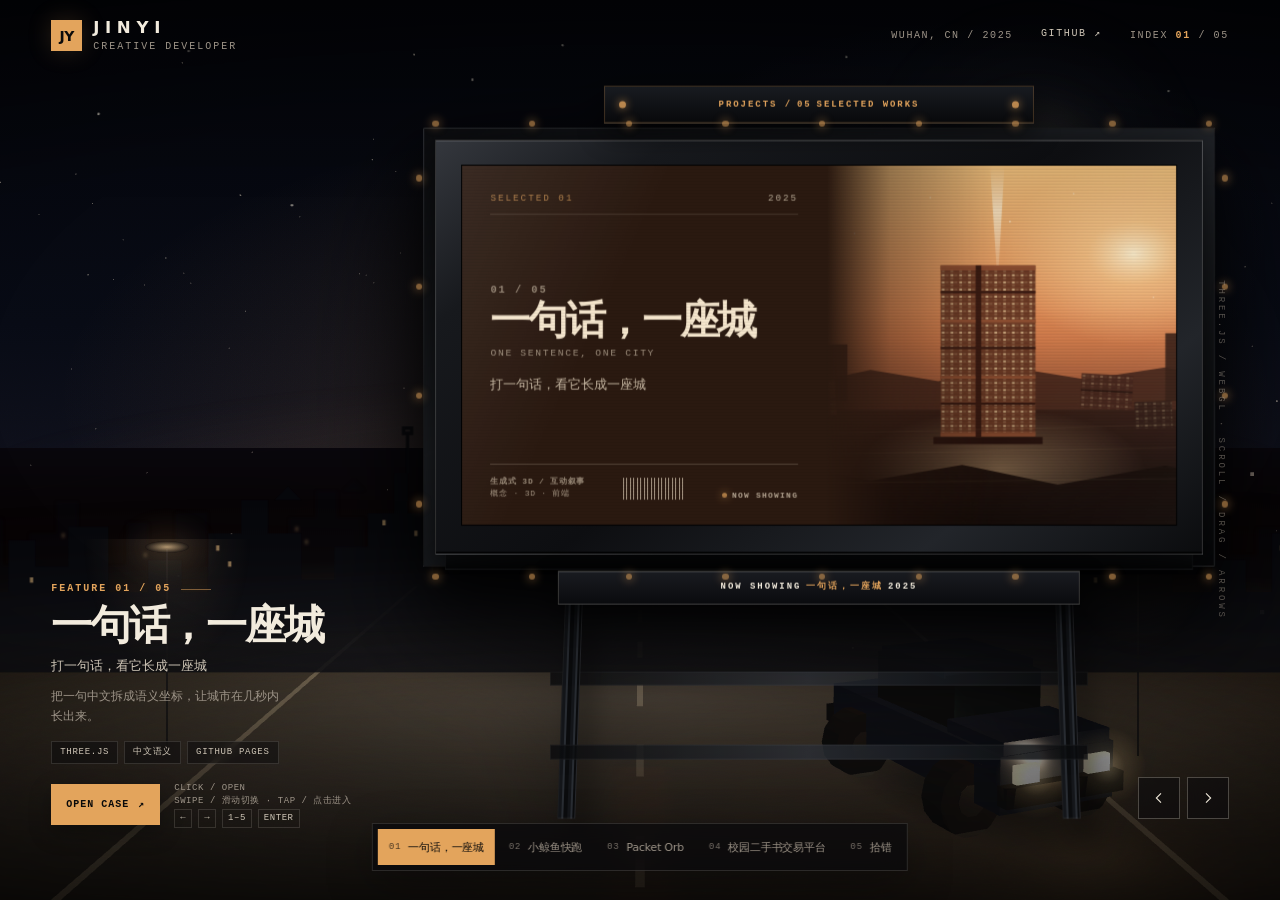
==== index.html @ fff927cc "feat: Three.js billboard portfolio" ====
<!DOCTYPE html>
<html lang="zh-CN" class="no-js">
<head>
  <meta charset="utf-8">
  <meta name="viewport" content="width=device-width, initial-scale=1, viewport-fit=cover">
  <meta name="theme-color" content="#07070a">
  <meta name="description" content="JINYI — 五件作品，一块广告牌。夜间 Drive-in 里的个人作品集，包含生成式 3D、Canvas 游戏、数据可视化与全栈产品。">
  <meta property="og:title" content="JINYI — Selected Works">
  <meta property="og:description" content="五件作品，一块广告牌。夜间 Drive-in 里的个人作品集。">
  <meta property="og:type" content="website">
  <title>JINYI — Selected Works</title>
  <link rel="icon" href="assets/favicon.svg" type="image/svg+xml">
  <link rel="stylesheet" href="assets/style.css">
</head>
<body>
  <a class="skip-link" href="#works">跳到作品</a>

  <div class="no-js-note">
    <p class="fallback-eyebrow">JINYI / SELECTED WORKS</p>
    <h1>五件作品，<br>一块广告牌。</h1>
    <p>这个页面需要 JavaScript 来驱动广告牌切换。你仍然可以直接打开任意作品的详情页：</p>
    <ul>
      <li><a href="work/one-sentence-one-city.html">01 / 一句话，一座城 — 生成式 3D / 互动叙事</a></li>
      <li><a href="work/little-whale-run.html">02 / 小鲸鱼快跑 — 游戏 / Canvas 2D</a></li>
      <li><a href="work/packet-orb.html">03 / Packet Orb — 实验性 3D / 数据可视化</a></li>
      <li><a href="work/campus-book-market.html">04 / 校园二手书交易平台 — 全栈教学示例</a></li>
      <li><a href="work/shicuo.html">05 / 拾错 — 全栈产品 / 数据库设计</a></li>
    </ul>
  </div>

  <div id="app">
    <header class="topbar">
      <a class="brand" href="index.html" aria-label="JINYI 首页">
        <span class="brand-mark" aria-hidden="true">JY</span>
        <span>
          <span class="brand-word">JINYI</span>
          <span class="brand-sub">Creative Developer</span>
        </span>
      </a>
      <div class="topbar-right">
        <span class="topbar-role">Wuhan, CN / 2025</span>
        <a href="https://github.com/xiaojinyi1" target="_blank" rel="noopener noreferrer">GitHub ↗</a>
        <span class="topbar-count">INDEX <strong id="topIndex">01</strong> / <span id="topTotal">05</span></span>
      </div>
    </header>

    <main id="works">
      <section class="stage" id="stage" aria-label="作品广告牌">
        <div class="scene" id="scene" aria-hidden="true">
          <canvas class="webgl-scene" id="webgl" aria-hidden="true"></canvas>
          <div class="sky"></div>
          <div class="stars"></div>
          <div class="moon"></div>
          <div class="horizon-glow"></div>
          <div class="skyline back"></div>
          <div class="skyline front"></div>
          <div class="ground"></div>
          <div class="light-pool"></div>
          <div class="lamp left"></div>
          <div class="lamp right"></div>
          <div class="fog"></div>
          <img class="car" src="assets/scene-car.svg" alt="" />
          <img class="props" src="assets/scene-props.svg" alt="" />
          <div class="vignette"></div>
          <div class="grain"></div>
        </div>

        <div class="billboard" id="billboard">
          <div class="sign top">PROJECTS / <span id="signCount">05</span> SELECTED WORKS</div>
          <div class="bulbs" id="bulbs" aria-hidden="true"></div>
          <div class="frame">
            <div class="screen" id="screen" role="button" tabindex="0" aria-label="一句话，一座城 — 打一句话，看它长成一座城。点击或按回车进入详情。">
              <div class="screen-glow"></div>
              <div class="poster-layer" id="posterA"></div>
              <div class="poster-layer" id="posterB"></div>
              <div class="screen-seam"></div>
              <div class="screen-flash"></div>
            </div>
          </div>
          <div class="sign bottom"><span>NOW SHOWING</span> <strong id="nowTitle">一句话，一座城</strong> <span id="nowYear">2025</span></div>
          <div class="legs" aria-hidden="true">
            <div class="leg left"></div>
            <div class="leg right"></div>
          </div>
        </div>

        <div class="controls">
          <button class="arrow" id="prevWork" type="button" aria-label="上一个作品">
            <svg viewBox="0 0 24 24" fill="none" stroke="currentColor" stroke-width="1.6" aria-hidden="true"><path d="M15 5l-7 7 7 7"/></svg>
          </button>
          <button class="arrow" id="nextWork" type="button" aria-label="下一个作品">
            <svg viewBox="0 0 24 24" fill="none" stroke="currentColor" stroke-width="1.6" aria-hidden="true"><path d="M9 5l7 7-7 7"/></svg>
          </button>
        </div>
        <div class="side-note" id="sideNote" aria-hidden="true">SCROLL / DRAG / ARROWS</div>
      </section>

      <section class="info" id="info" aria-live="polite">
        <div class="info-counter" id="infoCounter">FEATURE 01 / 05</div>
        <h1 id="infoTitle">一句话，一座城</h1>
        <p class="info-tagline" id="infoTagline">打一句话，看它长成一座城</p>
        <p class="info-summary" id="infoSummary">把一句中文拆成语义坐标，让城市在几秒内长出来。</p>
        <ul class="info-chips" id="infoChips">
          <li>Three.js</li>
          <li>中文语义</li>
          <li>GitHub Pages</li>
        </ul>
        <div class="info-actions">
          <a class="cta" id="openCase" href="work/one-sentence-one-city.html">OPEN CASE <span>↗</span></a>
          <span class="info-hint"><span id="screenHint">CLICK / OPEN</span><br><span id="touchHint">SWIPE / 滑动切换 · TAP / 点击进入</span><br><kbd>←</kbd> <kbd>→</kbd> <kbd>1–5</kbd> <kbd>ENTER</kbd></span>
        </div>
      </section>

      <nav class="tabs" id="tabs" aria-label="作品切换"></nav>

      <section class="fallback" id="fallback" aria-label="作品列表">
        <div class="fallback-head">
          <p class="fallback-eyebrow">SELECTED WORKS / 2025</p>
          <h1>五件作品，<br>一块广告牌。</h1>
          <p>当前浏览器没有启用 3D 广告牌（或使用了 <code>?nowebgl=1</code>）。作品仍然可以完整浏览：</p>
        </div>
        <div class="fallback-grid" id="fallbackGrid"></div>
      </section>
    </main>
  </div>

  <div class="loader" id="loader" role="status" aria-live="polite">
    <div class="loader-inner">
      <p class="loader-mark">JINYI</p>
      <div class="loader-line" aria-hidden="true"></div>
      <p class="loader-copy">Warming up the billboard</p>
    </div>
  </div>

  <div class="cursor-label" id="cursorLabel" aria-hidden="true">OPEN CASE</div>

  <script src="assets/vendor/three.min.js"></script>
  <script src="assets/projects.js"></script>
  <script src="assets/scene3d.js"></script>
  <script src="assets/main.js"></script>
</body>
</html>
---- assets/style.css ----
/* JINYI — Selected Works
   Zero-dependency homepage. The billboard is CSS 3D; the posters are SVG.
   Open index.html directly (file://) or serve the folder. */

:root {
  --bg: #07070a;
  --bg-soft: #0c0c11;
  --ink: #f2ebdd;
  --ink-soft: #cfc6b7;
  --muted: #9d9488;
  --line: rgba(242, 235, 221, .14);
  --line-strong: rgba(242, 235, 221, .26);
  --accent: #e3a45c;
  --accent-soft: rgba(227, 164, 92, .18);
  --accent-deep: #2b1a11;
  --metal: #1a1c20;
  --metal-2: #090a0d;
  --font-display: "Arial Narrow", "Helvetica Neue Condensed", Impact, "Haettenschweiler", sans-serif;
  --font-sans: "Segoe UI", "PingFang SC", "Hiragino Sans GB", "Microsoft YaHei", "Noto Sans SC", system-ui, sans-serif;
  --font-serif: "Songti SC", "STSong", "SimSun", "Noto Serif SC", Georgia, serif;
  --font-mono: "Cascadia Mono", "SFMono-Regular", Consolas, "Liberation Mono", monospace;
  --ease-out: cubic-bezier(.16, 1, .3, 1);
  --ease-in-out: cubic-bezier(.65, 0, .35, 1);
  --shadow-frame: 0 40px 120px rgba(0, 0, 0, .68), 0 8px 26px rgba(0, 0, 0, .55);
}

* { box-sizing: border-box; }
html { background: var(--bg); color-scheme: dark; }
body {
  margin: 0;
  min-width: 280px;
  min-height: 100svh;
  overflow-x: hidden;
  background:
    radial-gradient(120% 80% at 50% 0%, #11101a 0%, transparent 60%),
    var(--bg);
  color: var(--ink);
  font-family: var(--font-sans);
  -webkit-font-smoothing: antialiased;
  text-rendering: optimizeLegibility;
}
button, a { -webkit-tap-highlight-color: transparent; }
button { font: inherit; }
a { color: inherit; }
img, svg { display: block; max-width: 100%; }
::selection { background: var(--accent); color: #0a0a0a; }
:focus-visible { outline: 2px solid var(--accent); outline-offset: 4px; }

.skip-link {
  position: fixed;
  top: 10px;
  left: 10px;
  z-index: 100;
  padding: 10px 14px;
  background: var(--accent);
  color: #090909;
  font: 700 12px/1 var(--font-mono);
  text-decoration: none;
  transform: translateY(-160%);
  transition: transform .2s var(--ease-out);
}
.skip-link:focus { transform: translateY(0); }

/* ------------------------------------------------------------------ top bar */
.topbar {
  position: fixed;
  inset: 0 0 auto;
  z-index: 30;
  display: flex;
  align-items: center;
  justify-content: space-between;
  gap: 18px;
  padding: 20px clamp(18px, 4vw, 58px);
  pointer-events: none;
}
.topbar > * { pointer-events: auto; }
.brand {
  display: inline-flex;
  align-items: center;
  gap: 11px;
  color: var(--ink);
  text-decoration: none;
  line-height: 1;
}
.brand-mark {
  display: grid;
  width: 31px;
  height: 31px;
  place-items: center;
  background: var(--accent);
  color: #0a0a0a;
  font: 800 14px/1 var(--font-sans);
  letter-spacing: -.03em;
  box-shadow: 0 0 24px var(--accent-soft);
}
.brand-word {
  font: 800 clamp(15px, 1.3vw, 19px)/1 var(--font-sans);
  letter-spacing: .34em;
}
.brand-sub {
  display: block;
  margin-top: 5px;
  color: var(--muted);
  font: 10px/1 var(--font-mono);
  letter-spacing: .2em;
  text-transform: uppercase;
}
.topbar-right {
  display: flex;
  align-items: center;
  gap: clamp(12px, 2.2vw, 30px);
  color: var(--muted);
  font: 10px/1.4 var(--font-mono);
  letter-spacing: .16em;
  text-transform: uppercase;
}
.topbar-right a {
  color: var(--ink-soft);
  text-decoration: none;
  border-bottom: 1px solid transparent;
  padding-bottom: 3px;
  transition: color .2s, border-color .2s;
}
.topbar-right a:hover { color: var(--accent); border-color: var(--accent); }
.topbar-count { white-space: nowrap; }
.topbar-count strong { color: var(--accent); font-weight: 600; }

/* --------------------------------------------------------------------- stage */
#app { position: relative; min-height: 100svh; }
.stage {
  position: relative;
  height: 100svh;
  min-height: 650px;
  overflow: hidden;
  isolation: isolate;
}
.scene {
  --mx: 0;
  --my: 0;
  position: absolute;
  inset: 0;
  overflow: hidden;
  perspective: 1250px;
  perspective-origin: 50% 46%;
  transform-style: preserve-3d;
  background:
    linear-gradient(180deg, #05060a 0%, #090c16 32%, #16131b 58%, #241811 78%, #0b0908 100%);
}
.webgl-scene {
  position: absolute;
  inset: 0;
  z-index: 2;
  display: block;
  width: 100%;
  height: 100%;
  pointer-events: none;
}
body.has-webgl .scene .ground,
body.has-webgl .scene .light-pool,
body.has-webgl .scene .car,
body.has-webgl .scene .props {
  display: none;
}
body.has-webgl .scene .skyline,
body.has-webgl .scene .lamp { z-index: 3; }
body.has-webgl .scene .horizon-glow { z-index: 1; }
body.has-webgl .scene .fog { z-index: 5; }
.sky {
  position: absolute;
  inset: 0;
  background:
    radial-gradient(70% 45% at 52% 44%, rgba(226, 157, 93, .16), transparent 68%),
    radial-gradient(34% 32% at 74% 26%, rgba(106, 132, 183, .12), transparent 74%),
    linear-gradient(180deg, #04050a 0%, #080b15 36%, #11121d 56%, #1c1517 78%, #090706 100%);
}
.stars {
  position: absolute;
  inset: 0 0 37%;
  opacity: .7;
  background-image:
    radial-gradient(circle at 8% 18%, rgba(255, 247, 228, .9) 0 1px, transparent 1.6px),
    radial-gradient(circle at 23% 34%, rgba(255, 247, 228, .7) 0 1px, transparent 1.5px),
    radial-gradient(circle at 37% 12%, rgba(255, 247, 228, .65) 0 1px, transparent 1.4px),
    radial-gradient(circle at 52% 29%, rgba(255, 247, 228, .8) 0 1px, transparent 1.5px),
    radial-gradient(circle at 66% 8%, rgba(255, 247, 228, .55) 0 1px, transparent 1.4px),
    radial-gradient(circle at 79% 23%, rgba(255, 247, 228, .75) 0 1px, transparent 1.5px),
    radial-gradient(circle at 91% 14%, rgba(255, 247, 228, .6) 0 1px, transparent 1.5px),
    radial-gradient(circle at 15% 7%, rgba(255, 247, 228, .5) 0 1px, transparent 1.4px),
    radial-gradient(circle at 44% 6%, rgba(255, 247, 228, .55) 0 1px, transparent 1.4px),
    radial-gradient(circle at 72% 34%, rgba(255, 247, 228, .45) 0 1px, transparent 1.4px);
  animation: twinkle 7s ease-in-out infinite alternate;
  transform: translate3d(calc(var(--mx) * -7px), calc(var(--my) * -5px), -140px) scale(1.12);
}
.moon {
  position: absolute;
  top: 13%;
  right: 14%;
  width: clamp(58px, 6.2vw, 108px);
  aspect-ratio: 1;
  border-radius: 50%;
  background: radial-gradient(circle at 38% 35%, #fff5d9 0%, #eed9ad 42%, #c9ad7c 100%);
  box-shadow: 0 0 55px 18px rgba(247, 225, 180, .18), 0 0 160px 70px rgba(247, 225, 180, .07);
  opacity: .9;
  transform: translate3d(calc(var(--mx) * -16px), calc(var(--my) * -10px), -80px);
}
.moon::after {
  content: "";
  position: absolute;
  inset: 19% 22% auto auto;
  width: 22%;
  height: 22%;
  border-radius: 50%;
  background: rgba(116, 92, 63, .17);
  box-shadow: -20px 14px 0 -2px rgba(116, 92, 63, .12);
}
.horizon-glow {
  position: absolute;
  left: 50%;
  top: 58%;
  width: 120vw;
  height: 32vh;
  transform: translate3d(-50%, -50%, -70px);
  background: radial-gradient(ellipse at center, rgba(238, 174, 107, .2) 0%, rgba(238, 174, 107, .05) 40%, transparent 72%);
  filter: blur(10px);
}
.skyline {
  position: absolute;
  left: -4%;
  right: -4%;
  bottom: 24%;
  height: 31%;
  background: url("./scene-skyline.svg") repeat-x bottom / auto 100%;
  opacity: .82;
  transform-origin: 50% 100%;
  pointer-events: none;
}
.skyline.back {
  bottom: 27%;
  height: 25%;
  opacity: .42;
  filter: blur(1.5px);
  transform: translate3d(calc(var(--mx) * -6px), calc(var(--my) * -3px), -150px) scale(1.13);
}
.skyline.front {
  opacity: .9;
  transform: translate3d(calc(var(--mx) * -13px), calc(var(--my) * -6px), -55px) scale(1.045);
}
.ground {
  position: absolute;
  left: -10%;
  right: -10%;
  bottom: -4%;
  height: 43%;
  background:
    linear-gradient(180deg, rgba(26, 21, 19, .9) 0%, #100c0b 42%, #060505 100%);
  transform: translate3d(0, 0, -20px);
  box-shadow: 0 -20px 80px rgba(0, 0, 0, .7);
}
.ground::before {
  content: "";
  position: absolute;
  left: 18%;
  right: 18%;
  top: 4%;
  height: 45%;
  background:
    repeating-linear-gradient(90deg, transparent 0 12%, rgba(242, 220, 186, .07) 12% 12.15%, transparent 12.15% 26%),
    linear-gradient(180deg, rgba(242, 194, 134, .1), transparent 70%);
  transform: perspective(500px) rotateX(64deg);
  transform-origin: 50% 0;
  opacity: .7;
}
.ground::after {
  content: "";
  position: absolute;
  inset: 0;
  background-image:
    radial-gradient(circle at 18% 22%, rgba(255, 226, 188, .1) 0 1px, transparent 2px),
    radial-gradient(circle at 76% 44%, rgba(255, 226, 188, .08) 0 1px, transparent 2px);
  background-size: 92px 74px, 130px 110px;
  opacity: .4;
}
.light-pool {
  position: absolute;
  left: 50%;
  bottom: 1.5%;
  width: min(78vw, 1180px);
  height: 30%;
  transform: translate3d(-50%, 0, 4px);
  background: radial-gradient(ellipse at center, rgba(255, 210, 152, .22) 0%, rgba(255, 197, 126, .09) 32%, transparent 72%);
  filter: blur(6px);
  pointer-events: none;
}
.lamp {
  position: absolute;
  bottom: 16%;
  width: 2px;
  height: 26%;
  background: linear-gradient(180deg, #131316, #070708);
  opacity: .8;
  z-index: 2;
}
.lamp::before {
  content: "";
  position: absolute;
  top: -8px;
  left: 50%;
  width: 44px;
  height: 12px;
  transform: translateX(-50%);
  border-radius: 50%;
  background: radial-gradient(ellipse, rgba(255, 216, 160, .85), rgba(255, 216, 160, 0) 72%);
  box-shadow: 0 0 30px 10px rgba(255, 203, 137, .16);
}
.lamp::after {
  content: "";
  position: absolute;
  left: -90px;
  right: -90px;
  top: -10px;
  height: 70%;
  background: radial-gradient(ellipse at 50% 0%, rgba(255, 207, 147, .12), transparent 68%);
  pointer-events: none;
}
.lamp.left { left: 13%; height: 23%; }
.lamp.right { right: 11%; height: 28%; }
.fog {
  position: absolute;
  left: -20%;
  right: -20%;
  bottom: 0;
  height: 50%;
  background:
    radial-gradient(ellipse at 30% 80%, rgba(116, 108, 106, .17), transparent 60%),
    radial-gradient(ellipse at 72% 90%, rgba(116, 108, 106, .14), transparent 64%);
  filter: blur(18px);
  animation: fogDrift 18s ease-in-out infinite alternate;
  pointer-events: none;
  transform: translate3d(calc(var(--mx) * 9px), 0, 30px);
}
.car {
  position: absolute;
  right: clamp(2%, 5vw, 8%);
  bottom: 3.2%;
  width: clamp(165px, 19vw, 310px);
  opacity: .86;
  filter: blur(.2px);
  transform: translate3d(calc(var(--mx) * 18px), calc(var(--my) * 7px), 74px);
  pointer-events: none;
}
.props {
  position: absolute;
  left: clamp(2%, 7vw, 11%);
  bottom: 3%;
  width: clamp(130px, 14vw, 240px);
  opacity: .56;
  transform: translate3d(calc(var(--mx) * 13px), calc(var(--my) * 5px), 52px);
  pointer-events: none;
}
.vignette {
  position: absolute;
  inset: 0;
  z-index: 8;
  pointer-events: none;
  background:
    radial-gradient(120% 85% at 50% 42%, transparent 42%, rgba(0, 0, 0, .34) 78%, rgba(0, 0, 0, .72) 100%),
    linear-gradient(180deg, rgba(0, 0, 0, .42), transparent 22%, transparent 70%, rgba(0, 0, 0, .58));
}
.grain {
  position: absolute;
  inset: 0;
  z-index: 8;
  opacity: .07;
  pointer-events: none;
  background-image: url("data:image/svg+xml,%3Csvg xmlns='http://www.w3.org/2000/svg' width='140' height='140'%3E%3Cfilter id='n'%3E%3CfeTurbulence type='fractalNoise' baseFrequency='.9' numOctaves='2'/%3E%3C/filter%3E%3Crect width='140' height='140' filter='url(%23n)' opacity='.55'/%3E%3C/svg%3E");
  mix-blend-mode: soft-light;
}

/* ----------------------------------------------------------------- billboard */
.billboard {
  position: absolute;
  left: 64%;
  top: 38.5%;
  z-index: 7;
  width: min(60vw, 1020px, 88svh);
  transform: translate3d(-50%, -50%, 58px) rotateY(-1.2deg) rotateX(.35deg);
  transform-style: preserve-3d;
  filter: drop-shadow(0 28px 42px rgba(0, 0, 0, .52));
  will-change: transform;
}
.frame {
  position: relative;
  aspect-ratio: 2 / 1.08;
  padding: 3.1% 3.2% 3.6%;
  background:
    linear-gradient(142deg, #34373d 0%, #17191d 18%, #0d0e11 50%, #22252a 78%, #0b0c0e 100%);
  border: 1px solid rgba(231, 224, 211, .15);
  box-shadow:
    var(--shadow-frame),
    inset 0 1px 0 rgba(255, 255, 255, .13),
    inset 0 -2px 0 rgba(0, 0, 0, .8);
  transform-style: preserve-3d;
}
.frame::before {
  content: "";
  position: absolute;
  inset: -13px;
  z-index: -1;
  background: linear-gradient(160deg, #0c0d10, #23262b 45%, #08090b);
  border: 1px solid rgba(255, 255, 255, .07);
  box-shadow: 0 18px 0 -10px #050506, 0 30px 60px rgba(0, 0, 0, .5);
  transform: translateZ(-22px);
}
.frame::after {
  content: "";
  position: absolute;
  left: 1.2%;
  right: 1.2%;
  bottom: -16px;
  height: 18px;
  background: linear-gradient(180deg, #14161a, #060708);
  border: 1px solid rgba(255, 255, 255, .06);
  transform: translateZ(-4px);
  box-shadow: 0 14px 28px rgba(0, 0, 0, .45);
}
.screen {
  position: relative;
  width: 100%;
  height: 100%;
  overflow: hidden;
  touch-action: pan-y;
  user-select: none;
  -webkit-user-select: none;
  background: #050506;
  border: 1px solid rgba(0, 0, 0, .9);
  box-shadow:
    inset 0 0 0 1px rgba(255, 255, 255, .055),
    inset 0 0 55px rgba(0, 0, 0, .55);
  isolation: isolate;
}
.screen::before {
  content: "";
  position: absolute;
  inset: 0;
  z-index: 9;
  pointer-events: none;
  background: linear-gradient(115deg, rgba(255, 255, 255, .08), transparent 24%, transparent 74%, rgba(255, 255, 255, .035));
  mix-blend-mode: screen;
}
.screen::after {
  content: "";
  position: absolute;
  inset: 0;
  z-index: 10;
  pointer-events: none;
  background: repeating-linear-gradient(180deg, rgba(0, 0, 0, .15) 0 1px, transparent 1px 3px);
  opacity: .5;
}
.screen-glow {
  position: absolute;
  inset: -12%;
  z-index: 0;
  pointer-events: none;
  background: radial-gradient(ellipse at 50% 52%, var(--accent-soft), transparent 64%);
  filter: blur(24px);
  transition: background .5s;
}
.poster-layer {
  position: absolute;
  inset: 0;
  z-index: 2;
  opacity: 0;
  visibility: hidden;
  overflow: hidden;
  will-change: transform, opacity, clip-path;
}
.poster-layer.is-visible { opacity: 1; visibility: visible; }
.poster-layer.is-entering { z-index: 4; }
.poster-layer.is-leaving { z-index: 3; }
.screen.is-transitioning { pointer-events: none; }
.screen-seam, .screen-flash {
  position: absolute;
  z-index: 12;
  pointer-events: none;
  opacity: 0;
}
.screen-seam {
  left: 0;
  right: 0;
  top: 0;
  height: 3px;
  background: linear-gradient(90deg, transparent, var(--accent) 18%, #fff3d7 50%, var(--accent) 82%, transparent);
  box-shadow: 0 0 18px 4px var(--accent-soft);
}
.screen-flash {
  inset: 0;
  background: radial-gradient(ellipse at 50% 50%, rgba(255, 240, 214, .34), transparent 62%);
  mix-blend-mode: screen;
}

/* -------------------------------------------------------------------- poster */
.poster {
  --poster-bg: #2b1a11;
  --poster-fg: #f6e7ce;
  position: absolute;
  inset: 0;
  display: grid;
  overflow: hidden;
  background: var(--poster-bg);
  color: var(--poster-fg);
}
.poster[data-layout="split"] { grid-template-columns: 1.02fr .98fr; }
.poster[data-layout="split"].image-left { grid-template-columns: .98fr 1.02fr; }
.poster[data-layout="split"] .poster-copy { grid-column: 1; grid-row: 1; }
.poster[data-layout="split"] .poster-art { grid-column: 2; grid-row: 1; }
.poster[data-layout="split"].image-left .poster-copy { grid-column: 2; }
.poster[data-layout="split"].image-left .poster-art { grid-column: 1; }
.poster[data-layout="full"] .poster-art { position: absolute; inset: 0; }
.poster[data-layout="full"] .poster-copy {
  position: absolute;
  inset: 0;
  z-index: 2;
  justify-content: flex-end;
  background: linear-gradient(90deg, var(--poster-bg) 0%, color-mix(in srgb, var(--poster-bg) 72%, transparent) 38%, transparent 78%);
}
.poster-art {
  position: relative;
  min-width: 0;
  background-color: var(--poster-bg);
  background-position: center;
  background-size: cover;
  background-repeat: no-repeat;
}
.poster-art::after {
  content: "";
  position: absolute;
  inset: 0;
  background:
    linear-gradient(90deg, var(--poster-bg) 0%, color-mix(in srgb, var(--poster-bg) 38%, transparent) 18%, transparent 48%),
    linear-gradient(180deg, rgba(0, 0, 0, .12), transparent 40%, rgba(0, 0, 0, .24));
  pointer-events: none;
}
.poster.image-left .poster-art::after {
  background:
    linear-gradient(-90deg, var(--poster-bg) 0%, color-mix(in srgb, var(--poster-bg) 38%, transparent) 18%, transparent 48%),
    linear-gradient(180deg, rgba(0, 0, 0, .12), transparent 40%, rgba(0, 0, 0, .24));
}
.poster-copy {
  position: relative;
  z-index: 3;
  display: flex;
  flex-direction: column;
  justify-content: space-between;
  min-width: 0;
  padding: 7.5% 7.8% 7%;
}
.poster-kicker {
  display: flex;
  align-items: center;
  justify-content: space-between;
  gap: 12px;
  padding-bottom: 10px;
  border-bottom: 1px solid color-mix(in srgb, var(--poster-fg) 20%, transparent);
  font: 500 clamp(7px, .72vw, 11px)/1.2 var(--font-mono);
  letter-spacing: .22em;
  text-transform: uppercase;
  opacity: .72;
}
.poster-kicker .stamp { color: var(--stamp-color, currentColor); }
.poster-index {
  margin-bottom: 6px;
  font: 600 clamp(8px, .8vw, 12px)/1 var(--font-mono);
  letter-spacing: .2em;
  opacity: .52;
}
.poster-title {
  max-width: 100%;
  margin: 0;
  font-family: var(--font-sans);
  font-size: clamp(26px, 3.1vw, 51px);
  font-weight: 850;
  letter-spacing: -.055em;
  line-height: .98;
  text-wrap: balance;
}
.poster-title.is-long { font-size: clamp(20px, 2.45vw, 39px); letter-spacing: -.06em; }
.poster-en {
  margin: 8px 0 0;
  font: 500 clamp(7px, .75vw, 11px)/1.35 var(--font-mono);
  letter-spacing: .18em;
  opacity: .58;
}
.poster-tagline {
  max-width: 92%;
  margin: 14px 0 0;
  font-size: clamp(10px, 1vw, 15px);
  line-height: 1.55;
  opacity: .78;
}
.poster-foot {
  display: flex;
  align-items: flex-end;
  justify-content: space-between;
  gap: 12px;
  padding-top: 11px;
  border-top: 1px solid color-mix(in srgb, var(--poster-fg) 20%, transparent);
}
.poster-meta {
  font: 500 clamp(6px, .62vw, 9px)/1.5 var(--font-mono);
  letter-spacing: .1em;
  text-transform: uppercase;
  opacity: .62;
}
.poster-meta b { display: block; color: var(--poster-fg); font-weight: 600; opacity: .9; }
.barcode {
  width: clamp(35px, 4.8vw, 66px);
  height: clamp(15px, 1.7vw, 24px);
  background: repeating-linear-gradient(90deg, currentColor 0 1px, transparent 1px 3px, currentColor 3px 4px, transparent 4px 7px);
  opacity: .62;
}
.now-showing {
  display: inline-flex;
  align-items: center;
  gap: 5px;
  font: 600 clamp(6px, .62vw, 9px)/1 var(--font-mono);
  letter-spacing: .16em;
  white-space: nowrap;
  opacity: .7;
}
.now-showing::before {
  content: "";
  width: 5px;
  height: 5px;
  border-radius: 50%;
  background: var(--accent);
  box-shadow: 0 0 8px var(--accent);
}
.poster-halftone {
  position: absolute;
  inset: 0;
  z-index: 4;
  pointer-events: none;
  background-image: radial-gradient(circle, currentColor 0 1px, transparent 1.4px);
  background-size: 7px 7px;
  opacity: .05;
  mix-blend-mode: multiply;
}
.poster[data-layout="full"] .poster-title { font-size: clamp(32px, 4.2vw, 67px); }
.poster[data-layout="full"] .poster-title.is-long { font-size: clamp(26px, 3.15vw, 50px); }
.poster[data-layout="full"] .poster-copy { padding: 6.4% 6.8%; }
.poster[data-layout="full"] .poster-tagline { max-width: 54%; }
.poster[data-layout="full"] .poster-foot { max-width: 78%; }
.poster[data-layout="full"] .poster-kicker { max-width: 60%; }

/* ----------------------------------------------------------------- signs/legs */
.sign {
  position: absolute;
  z-index: 6;
  display: flex;
  align-items: center;
  justify-content: center;
  background: linear-gradient(180deg, #1b1e23, #0b0c0f);
  border: 1px solid rgba(238, 229, 211, .16);
  box-shadow: 0 12px 26px rgba(0, 0, 0, .5), inset 0 1px 0 rgba(255, 255, 255, .1);
  color: var(--ink-soft);
  gap: .55em;
  font: 600 clamp(7px, .7vw, 10px)/1 var(--font-mono);
  letter-spacing: .22em;
  text-transform: uppercase;
}
.sign.top {
  top: -54px;
  left: 50%;
  width: 56%;
  height: 38px;
  transform: translateX(-50%);
  background: linear-gradient(180deg, #181b20, #08090b);
  border-color: rgba(227, 164, 92, .24);
  color: var(--accent);
  box-shadow: 0 12px 26px rgba(0, 0, 0, .45), inset 0 -1px 0 rgba(227, 164, 92, .12);
}
.sign.top::before, .sign.top::after {
  content: "";
  position: absolute;
  top: 50%;
  width: 7px;
  height: 7px;
  border-radius: 50%;
  background: var(--accent);
  transform: translateY(-50%);
  box-shadow: 0 0 9px var(--accent);
  opacity: .8;
}
.sign.top::before { left: 14px; }
.sign.top::after { right: 14px; }
.sign.bottom {
  top: calc(100% + 16px);
  left: 50%;
  width: 68%;
  height: 34px;
  transform: translateX(-50%);
  background: linear-gradient(180deg, #191b20, #0a0b0e);
  color: var(--ink);
  border-color: rgba(238, 229, 211, .18);
}
.sign.bottom strong { color: var(--accent); font-weight: 600; }
.legs {
  position: absolute;
  top: calc(100% + 48px);
  left: 15%;
  right: 15%;
  height: 24vh;
  z-index: -2;
  pointer-events: none;
}
.leg {
  position: absolute;
  top: 0;
  bottom: 0;
  width: clamp(12px, 1.4vw, 21px);
  background:
    repeating-linear-gradient(90deg, #14161a 0 3px, #292d33 3px 5px, #0b0c0e 5px 9px);
  border: 1px solid rgba(255, 255, 255, .07);
  box-shadow: 12px 18px 24px rgba(0, 0, 0, .32);
}
.leg.left { left: 2%; transform: skewX(-2deg); }
.leg.right { right: 2%; transform: skewX(2deg); }
.legs::before, .legs::after {
  content: "";
  position: absolute;
  left: 0;
  right: 0;
  height: 1.4vh;
  background: linear-gradient(90deg, #0a0b0d, #2b2f36 48%, #0a0b0d);
  border: 1px solid rgba(255, 255, 255, .06);
  opacity: .8;
}
.legs::before { top: 32%; }
.legs::after { top: 66%; }
.bulbs {
  position: absolute;
  inset: -19px;
  z-index: 8;
  pointer-events: none;
}
.bulb {
  position: absolute;
  width: clamp(4px, .5vw, 7px);
  height: clamp(4px, .5vw, 7px);
  border-radius: 50%;
  background: var(--accent);
  box-shadow: 0 0 8px 2px color-mix(in srgb, var(--accent) 55%, transparent);
  animation: bulbChase 2.2s ease-in-out infinite;
  animation-delay: calc(var(--i) * -.11s);
  opacity: .55;
}
.bulbs.is-pulsing .bulb { animation-duration: .7s; }

/* --------------------------------------------------------------------- info */
.info {
  position: absolute;
  left: clamp(18px, 4vw, 58px);
  bottom: clamp(72px, 8vh, 94px);
  z-index: 12;
  width: min(330px, 24vw);
  pointer-events: auto;
  transition: opacity .35s var(--ease-out), transform .35s var(--ease-out);
}
.info.is-swapping { opacity: 0; transform: translateY(6px); }
.info-counter {
  display: flex;
  align-items: center;
  gap: 10px;
  margin-bottom: 12px;
  color: var(--accent);
  font: 600 10px/1 var(--font-mono);
  letter-spacing: .2em;
  text-transform: uppercase;
}
.info-counter::after {
  content: "";
  width: 30px;
  height: 1px;
  background: var(--accent);
  opacity: .5;
}
.info h1 {
  margin: 0;
  font-size: clamp(29px, 3.2vw, 48px);
  font-weight: 850;
  letter-spacing: -.055em;
  line-height: .96;
  text-wrap: balance;
}
.info-tagline {
  margin: 10px 0 0;
  color: var(--ink-soft);
  font-size: clamp(12px, 1.05vw, 15px);
  line-height: 1.5;
}
.info-summary {
  max-width: 31ch;
  margin: 10px 0 0;
  color: var(--muted);
  font-size: 12px;
  line-height: 1.7;
}
.info-chips {
  display: flex;
  flex-wrap: wrap;
  gap: 6px;
  margin: 14px 0 0;
  padding: 0;
  list-style: none;
}
.info-chips li {
  padding: 6px 8px;
  border: 1px solid var(--line);
  background: rgba(10, 10, 13, .46);
  color: var(--ink-soft);
  font: 9px/1 var(--font-mono);
  letter-spacing: .08em;
  text-transform: uppercase;
  backdrop-filter: blur(5px);
}
.info-actions {
  display: flex;
  align-items: center;
  gap: 14px;
  margin-top: 18px;
}
.cta {
  display: inline-flex;
  align-items: center;
  gap: 9px;
  height: 41px;
  padding: 0 15px;
  background: var(--accent);
  color: #0a0a0a;
  font: 700 10px/1 var(--font-mono);
  letter-spacing: .1em;
  text-transform: uppercase;
  text-decoration: none;
  white-space: nowrap;
  transition: transform .2s var(--ease-out), box-shadow .2s, background .2s;
  box-shadow: 0 8px 22px rgba(0, 0, 0, .28);
}
.cta:hover { transform: translateY(-2px); box-shadow: 0 12px 30px rgba(0, 0, 0, .38); background: #f0b873; }
.cta span { transition: transform .2s; }
.cta:hover span { transform: translateX(3px); }
.info-hint {
  color: var(--muted);
  font: 9px/1.5 var(--font-mono);
  letter-spacing: .06em;
}
.info-hint kbd {
  display: inline-block;
  padding: 2px 5px;
  border: 1px solid var(--line);
  color: var(--ink-soft);
  font: inherit;
}

/* -------------------------------------------------------------------- tabs */
.tabs {
  position: absolute;
  left: 50%;
  bottom: clamp(16px, 3.2vh, 30px);
  z-index: 14;
  display: flex;
  align-items: center;
  gap: 3px;
  max-width: calc(100vw - 36px);
  padding: 5px;
  transform: translateX(-50%);
  background: rgba(8, 8, 11, .66);
  border: 1px solid var(--line);
  backdrop-filter: blur(14px);
  box-shadow: 0 14px 44px rgba(0, 0, 0, .34);
}
.tab {
  display: inline-flex;
  align-items: center;
  gap: 7px;
  min-height: 36px;
  padding: 0 11px;
  border: 0;
  background: transparent;
  color: var(--muted);
  font: 10px/1 var(--font-mono);
  letter-spacing: .08em;
  cursor: pointer;
  transition: color .2s, background .2s;
  white-space: nowrap;
}
.tab:hover { color: var(--ink); background: rgba(242, 235, 221, .06); }
.tab.is-active { color: #0a0a0a; background: var(--accent); }
.tab-num { font-size: 9px; opacity: .72; }
.tab-title { font-family: var(--font-sans); font-size: 11px; letter-spacing: -.02em; }
.tab.is-active .tab-num { opacity: .7; }

/* ------------------------------------------------------------------ arrows */
.controls {
  position: absolute;
  right: clamp(18px, 4vw, 58px);
  bottom: clamp(76px, 9vh, 102px);
  z-index: 13;
  display: flex;
  align-items: center;
  gap: 7px;
}
.arrow {
  display: grid;
  width: 42px;
  height: 42px;
  place-items: center;
  border: 1px solid var(--line-strong);
  background: rgba(10, 10, 13, .48);
  color: var(--ink);
  cursor: pointer;
  backdrop-filter: blur(10px);
  transition: background .2s, color .2s, border-color .2s, transform .2s;
}
.arrow:hover { background: var(--accent); color: #0a0a0a; border-color: var(--accent); transform: translateY(-1px); }
.arrow svg { width: 16px; height: 16px; }
.side-note {
  position: absolute;
  right: clamp(20px, 4.3vw, 64px);
  top: 50%;
  z-index: 9;
  color: var(--muted);
  font: 9px/1 var(--font-mono);
  letter-spacing: .32em;
  text-transform: uppercase;
  writing-mode: vertical-rl;
  transform: translateY(-50%);
  opacity: .52;
}

/* ------------------------------------------------------------------ cursor */
.cursor-label {
  position: fixed;
  left: 0;
  top: 0;
  z-index: 80;
  padding: 6px 9px;
  background: var(--accent);
  color: #080808;
  font: 700 9px/1 var(--font-mono);
  letter-spacing: .12em;
  text-transform: uppercase;
  pointer-events: none;
  opacity: 0;
  transform: translate3d(14px, 14px, 0);
  transition: opacity .16s;
}
.cursor-label.is-visible { opacity: 1; }

/* ------------------------------------------------------------------ loader */
.loader {
  position: fixed;
  inset: 0;
  z-index: 90;
  display: grid;
  place-items: center;
  background: #07070a;
  transition: opacity .55s var(--ease-out), visibility .55s;
}
.loader.is-hidden { opacity: 0; visibility: hidden; pointer-events: none; }
.loader-inner { width: min(280px, 70vw); text-align: center; }
.loader-mark {
  margin: 0;
  font: 800 34px/1 var(--font-sans);
  letter-spacing: .3em;
  text-indent: .3em;
}
.loader-line {
  position: relative;
  height: 1px;
  margin: 24px 0 13px;
  background: var(--line);
  overflow: hidden;
}
.loader-line::after {
  content: "";
  position: absolute;
  inset: 0;
  background: var(--accent);
  transform: translateX(-100%);
  animation: loadSweep 1.3s var(--ease-in-out) infinite;
}
.loader-copy {
  color: var(--muted);
  font: 9px/1 var(--font-mono);
  letter-spacing: .2em;
  text-transform: uppercase;
}

/* ----------------------------------------------------------------- fallback */
.fallback { display: none; padding: 110px clamp(18px, 5vw, 72px) 60px; }
#app.is-fallback .scene,
#app.is-fallback .info,
#app.is-fallback .tabs,
#app.is-fallback .controls,
#app.is-fallback .side-note,
#app.is-fallback .billboard { display: none; }
#app.is-fallback .stage { display: none; }
#app.is-fallback .fallback { display: block; }
.fallback-head { max-width: 840px; margin: 0 auto 36px; }
.fallback-eyebrow { color: var(--accent); font: 10px/1 var(--font-mono); letter-spacing: .22em; text-transform: uppercase; }
.fallback-head h1 { margin: 14px 0 12px; font-size: clamp(36px, 7vw, 86px); letter-spacing: -.06em; line-height: 1.02; }
.fallback-head p { max-width: 55ch; color: var(--muted); font-size: 13px; line-height: 1.8; }
.fallback-grid {
  display: grid;
  grid-template-columns: repeat(3, minmax(0, 1fr));
  gap: 18px;
  max-width: 1240px;
  margin: 0 auto;
}
.work-card {
  position: relative;
  display: flex;
  flex-direction: column;
  min-width: 0;
  border: 1px solid var(--line);
  background: #0c0c10;
  color: var(--ink);
  text-decoration: none;
  transition: transform .25s var(--ease-out), border-color .25s;
}
.work-card:hover { transform: translateY(-5px); border-color: var(--accent); }
.work-card figure { position: relative; aspect-ratio: 16 / 10; margin: 0; overflow: hidden; background: #15151a; }
.work-card img { width: 100%; height: 100%; object-fit: cover; transition: transform .6s var(--ease-out); }
.work-card:hover img { transform: scale(1.035); }
.work-card-index {
  position: absolute;
  top: 10px;
  left: 10px;
  padding: 5px 7px;
  background: rgba(8, 8, 11, .7);
  color: var(--accent);
  font: 9px/1 var(--font-mono);
  letter-spacing: .12em;
  backdrop-filter: blur(5px);
}
.work-card-body { display: flex; flex-direction: column; gap: 8px; padding: 15px 15px 18px; }
.work-card-body h2 { margin: 0; font-size: 18px; letter-spacing: -.03em; }
.work-card-body p { margin: 0; color: var(--muted); font-size: 11px; line-height: 1.65; }
.work-card-body span { color: var(--accent); font: 9px/1 var(--font-mono); letter-spacing: .12em; text-transform: uppercase; }

/* --------------------------------------------------------------- animations */
@keyframes twinkle { from { opacity: .48; } to { opacity: .82; } }
@keyframes fogDrift { from { transform: translate3d(-2%, 0, 30px); } to { transform: translate3d(3%, -1%, 30px); } }
@keyframes bulbChase {
  0%, 100% { opacity: .3; box-shadow: 0 0 5px 1px rgba(227, 164, 92, .16); }
  48% { opacity: 1; box-shadow: 0 0 12px 4px rgba(227, 164, 92, .5); }
}
@keyframes loadSweep { 0% { transform: translateX(-100%); } 55%, 100% { transform: translateX(100%); } }
@keyframes posterOutRoll { from { transform: translateY(0); } to { transform: translateY(-102%); } }
@keyframes posterInRoll { from { transform: translateY(102%); } to { transform: translateY(0); } }
@keyframes posterOutWipe { from { clip-path: inset(0 0 0 0); } to { clip-path: inset(0 0 0 100%); } }
@keyframes posterInWipe { from { clip-path: inset(0 100% 0 0); } to { clip-path: inset(0 0 0 0); } }
@keyframes seamRoll { 0% { opacity: 0; transform: translateY(-100%); } 20% { opacity: 1; } 100% { opacity: 0; transform: translateY(100%); } }
@keyframes seamWipe { 0% { opacity: 0; transform: translateX(-100%); } 20% { opacity: 1; } 100% { opacity: 0; transform: translateX(100%); } }
@keyframes flashIn { 0% { opacity: 0; } 32% { opacity: .75; } 100% { opacity: 0; } }

.screen[data-transition="roll"] .poster-layer.is-leaving { animation: posterOutRoll var(--dur, 720ms) var(--ease-in-out) forwards; }
.screen[data-transition="roll"] .poster-layer.is-entering { animation: posterInRoll var(--dur, 720ms) var(--ease-out) forwards; }
.screen[data-transition="roll"] .screen-seam { animation: seamRoll var(--dur, 720ms) var(--ease-in-out) forwards; }
.screen[data-transition="wipe"] .poster-layer.is-leaving { animation: posterOutWipe var(--dur, 720ms) var(--ease-in-out) forwards; }
.screen[data-transition="wipe"] .poster-layer.is-entering { animation: posterInWipe var(--dur, 720ms) var(--ease-in-out) forwards; }
.screen[data-transition="wipe"] .screen-seam {
  top: 0;
  bottom: 0;
  left: 0;
  right: auto;
  width: 3px;
  height: auto;
  background: linear-gradient(180deg, transparent, var(--accent) 20%, #fff3d7 50%, var(--accent) 80%, transparent);
  animation: seamWipe var(--dur, 720ms) var(--ease-in-out) forwards;
}
.screen[data-transition="fade"] .poster-layer.is-leaving { animation: fadeOut var(--dur, 720ms) ease forwards; }
.screen[data-transition="fade"] .poster-layer.is-entering { animation: fadeIn var(--dur, 720ms) ease forwards; }
.screen.is-transitioning .screen-flash { animation: flashIn var(--dur, 720ms) ease-out forwards; }
@keyframes fadeOut { from { opacity: 1; } to { opacity: 0; } }
@keyframes fadeIn { from { opacity: 0; } to { opacity: 1; } }

/* --------------------------------------------------------------- responsive */
@media (max-width: 1180px) {
  .info { width: min(300px, 26vw); }
  .info h1 { font-size: clamp(26px, 3.1vw, 40px); }
  .info-summary { display: none; }
  .tab-title { display: none; }
  .tab { min-width: 42px; justify-content: center; }
  .side-note { display: none; }
}

@media (max-width: 900px) {
  .stage { height: 56svh; min-height: 410px; }
  .billboard { left: 50%; top: 46%; width: min(92vw, 72svh, 760px); transform: translate3d(-50%, -50%, 20px) rotateY(0) rotateX(0); }
  .frame { padding: 2.5% 2.8% 3%; }
  .sign.top { display: none; }
  .sign.bottom { top: calc(100% + 10px); height: 26px; width: 78%; font-size: 7px; }
  .legs { display: none; }
  .moon { top: 10%; right: 10%; }
  .skyline { bottom: 22%; height: 25%; }
  .car { width: 135px; right: 2%; bottom: 1.8%; opacity: .7; }
  .props { width: 92px; left: 2%; bottom: 1.5%; opacity: .42; }
  .info {
    position: relative;
    left: auto;
    bottom: auto;
    width: auto;
    margin: 0;
    padding: 20px 5vw 0;
  }
  .info-counter { margin-bottom: 7px; }
  .info h1 { font-size: clamp(29px, 8vw, 42px); max-width: 90%; }
  .info-tagline { max-width: 40ch; margin-top: 8px; }
  .info-summary { display: block; max-width: 52ch; margin-top: 7px; font-size: 11px; }
  .info-chips { margin-top: 11px; }
  .info-actions { margin-top: 14px; }
  .info-hint { display: none; }
  .tabs { position: relative; left: auto; bottom: auto; transform: none; margin: 18px 5vw 0; width: fit-content; max-width: 90vw; }
  .controls { right: 5vw; top: auto; bottom: 16px; }
  .side-note { display: none; }
  .topbar { padding: 16px 5vw; }
  .brand-word { letter-spacing: .24em; }
  .topbar-right .topbar-role { display: none; }
  .cursor-label { display: none; }
  .fallback-grid { grid-template-columns: repeat(2, minmax(0, 1fr)); }
}

@media (max-width: 620px) {
  .stage { height: 51svh; min-height: 360px; }
  .billboard { top: 46%; }
  .poster[data-layout="split"] { grid-template-columns: 1.12fr .88fr; }
  .poster[data-layout="split"].image-left { grid-template-columns: .88fr 1.12fr; }
  .poster-copy { padding: 8% 8.5% 7.5%; }
  .poster-kicker { font-size: 6px; letter-spacing: .12em; padding-bottom: 6px; }
  .poster-title { font-size: clamp(17px, 5.3vw, 30px); }
  .poster-title.is-long { font-size: clamp(14px, 4.4vw, 24px); }
  .poster-en { font-size: 6px; margin-top: 5px; letter-spacing: .1em; }
  .poster-tagline { font-size: 8px; margin-top: 7px; line-height: 1.4; }
  .poster-foot { padding-top: 7px; }
  .poster-meta { font-size: 5.5px; }
  .barcode { width: 30px; height: 12px; }
  .now-showing { font-size: 5.5px; }
  .poster-halftone { background-size: 5px 5px; }
  .poster[data-layout="full"] .poster-title { font-size: clamp(25px, 7.2vw, 42px); }
  .poster[data-layout="full"] .poster-title.is-long { font-size: clamp(20px, 6vw, 34px); }
  .poster[data-layout="full"] .poster-tagline { max-width: 76%; }
  .poster[data-layout="full"] .poster-kicker { max-width: 76%; }
  .poster[data-layout="full"] .poster-foot { max-width: 100%; }
  .sign.top { display: none; }
  .sign.bottom { top: calc(100% + 8px); height: 22px; width: 88%; font-size: 6px; }
  .legs, .car, .props { display: none; }
  .moon { width: 42px; top: 9%; right: 8%; }
  .topbar-right a { display: none; }
  .topbar-count { font-size: 9px; }
  .info { padding: 15px 5vw 0; }
  .info-counter { font-size: 9px; }
  .info h1 { font-size: clamp(27px, 8.8vw, 38px); }
  .info-tagline { font-size: 11px; }
  .info-summary { display: none; }
  .info-chips li { padding: 5px 7px; font-size: 8px; }
  .cta { height: 38px; padding: 0 13px; font-size: 9px; }
  .tabs { margin-top: 14px; padding: 4px; }
  .tab { min-width: 37px; min-height: 32px; padding: 0 8px; font-size: 9px; }
  .tab-title { display: none; }
  .controls { top: auto; right: 5vw; bottom: 12px; }
  .arrow { width: 36px; height: 36px; }
  .fallback { padding-top: 90px; }
  .fallback-grid { grid-template-columns: 1fr; }
  .fallback-head h1 { font-size: clamp(34px, 12vw, 54px); }
  .poster[data-layout="split"] .poster-copy { justify-content: center; }
  .poster[data-layout="full"] .poster-copy { justify-content: flex-end; }
  .poster-foot { display: none; }
  .poster[data-layout="full"] .poster-foot { display: none; }
}

@media (min-width: 901px) and (max-height: 680px) {
  /* Short desktop windows: keep the billboard and controls inside the viewport. */
  .stage { height: 100svh; min-height: 0; }
  .info { bottom: 54px; }
  .tabs { bottom: 10px; }
  .controls { bottom: 58px; }
}

@media (min-width: 901px) {
  body { overflow: hidden; }
}

@media (prefers-reduced-motion: reduce) {
  *, *::before, *::after {
    animation-duration: .001ms !important;
    animation-iteration-count: 1 !important;
    scroll-behavior: auto !important;
    transition-duration: .001ms !important;
  }
  .scene .stars, .scene .fog { animation: none; }
  .poster-layer.is-entering { animation: fadeIn 120ms ease forwards !important; }
  .poster-layer.is-leaving { animation: fadeOut 120ms ease forwards !important; }
}

/* Keep animations off when the page is hidden; JS toggles this class. */
.is-paused *, .is-paused *::before, .is-paused *::after { animation-play-state: paused !important; }

/* No-JS visitors still get a readable, linked list. */
.no-js-note {
  display: none;
  padding: 110px 5vw 60px;
}
.no-js .no-js-note { display: block; }
.no-js #app, .no-js .loader { display: none; }
.no-js-note h1 { font-size: clamp(34px, 7vw, 76px); letter-spacing: -.06em; line-height: .95; }
.no-js-note p { color: var(--muted); }
.no-js-note ul { display: grid; gap: 12px; max-width: 720px; padding: 0; list-style: none; }
.no-js-note a { color: var(--accent); text-decoration: none; border-bottom: 1px solid var(--line); }
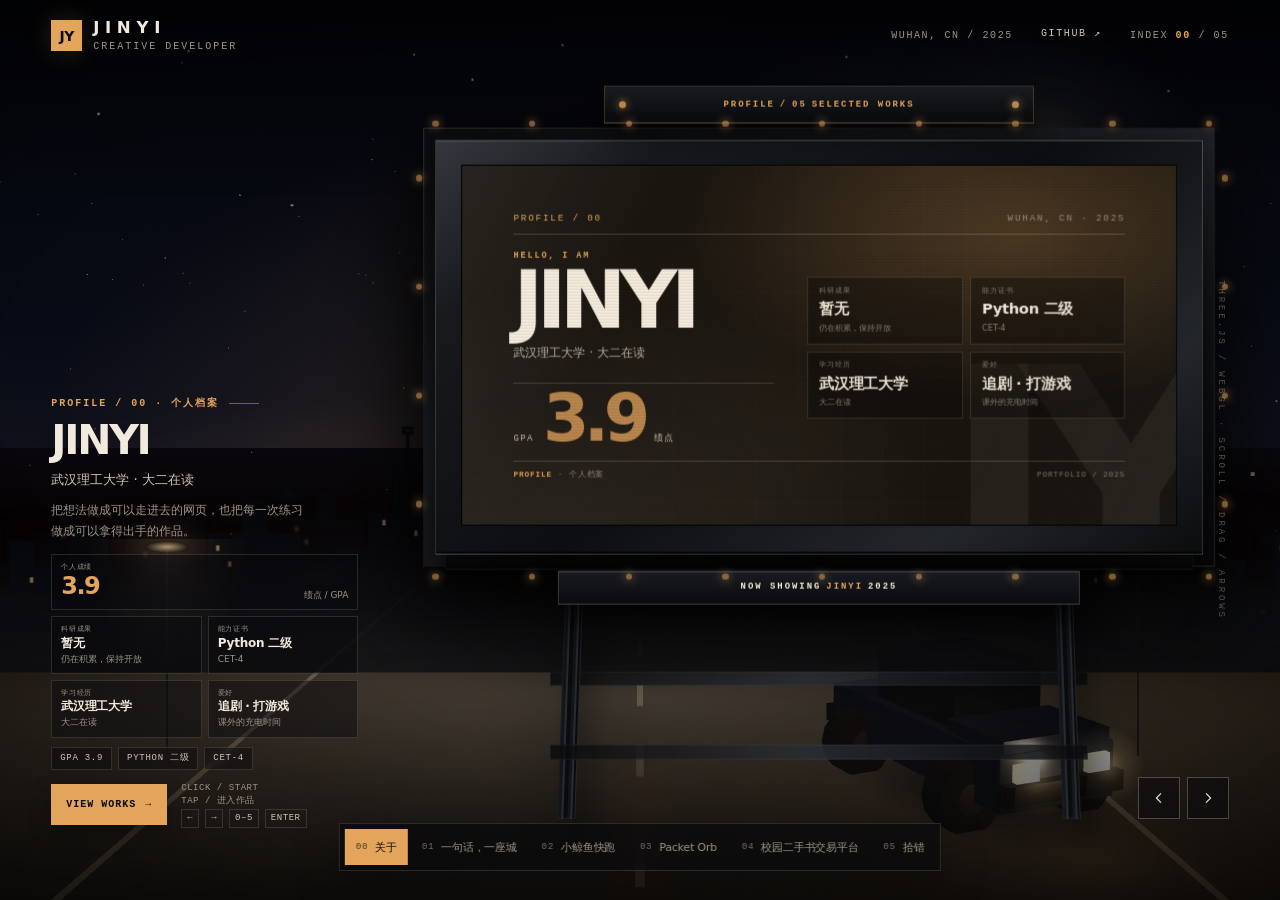
==== commit 9dac14f6: "feat: add profile start panel and responsive QA" ====
--- a/index.html
+++ b/index.html
@@ -4,9 +4,9 @@
   <meta charset="utf-8">
   <meta name="viewport" content="width=device-width, initial-scale=1, viewport-fit=cover">
   <meta name="theme-color" content="#07070a">
-  <meta name="description" content="JINYI — 五件作品，一块广告牌。夜间 Drive-in 里的个人作品集，包含生成式 3D、Canvas 游戏、数据可视化与全栈产品。">
+  <meta name="description" content="JINYI — 一份个人档案，五件作品，一块广告牌。夜间 Drive-in 里的个人作品集，包含生成式 3D、Canvas 游戏、数据可视化与全栈产品。">
   <meta property="og:title" content="JINYI — Selected Works">
-  <meta property="og:description" content="五件作品，一块广告牌。夜间 Drive-in 里的个人作品集。">
+  <meta property="og:description" content="一份个人档案，五件作品，一块广告牌。夜间 Drive-in 里的个人作品集。">
   <meta property="og:type" content="website">
   <title>JINYI — Selected Works</title>
   <link rel="icon" href="assets/favicon.svg" type="image/svg+xml">
@@ -17,8 +17,12 @@
 
   <div class="no-js-note">
     <p class="fallback-eyebrow">JINYI / SELECTED WORKS</p>
-    <h1>五件作品，<br>一块广告牌。</h1>
+    <h1>一份档案，<br>五件作品，<br>一块广告牌。</h1>
     <p>这个页面需要 JavaScript 来驱动广告牌切换。你仍然可以直接打开任意作品的详情页：</p>
+    <div class="no-js-profile">
+      <p><strong>PROFILE / 00</strong> 武汉理工大学 · 大二在读 · 绩点 3.9</p>
+      <p>科研成果：暂无 · 证书：Python 二级、CET-4 · 爱好：追剧、打游戏</p>
+    </div>
     <ul>
       <li><a href="work/one-sentence-one-city.html">01 / 一句话，一座城 — 生成式 3D / 互动叙事</a></li>
       <li><a href="work/little-whale-run.html">02 / 小鲸鱼快跑 — 游戏 / Canvas 2D</a></li>
@@ -40,7 +44,7 @@
       <div class="topbar-right">
         <span class="topbar-role">Wuhan, CN / 2025</span>
         <a href="https://github.com/xiaojinyi1" target="_blank" rel="noopener noreferrer">GitHub ↗</a>
-        <span class="topbar-count">INDEX <strong id="topIndex">01</strong> / <span id="topTotal">05</span></span>
+        <span class="topbar-count">INDEX <strong id="topIndex">00</strong> / <span id="topTotal">05</span></span>
       </div>
     </header>
 
@@ -66,10 +70,10 @@
         </div>
 
         <div class="billboard" id="billboard">
-          <div class="sign top">PROJECTS / <span id="signCount">05</span> SELECTED WORKS</div>
+          <div class="sign top"><span id="signLabel">PROFILE</span> / <span id="signCount">05</span> SELECTED WORKS</div>
           <div class="bulbs" id="bulbs" aria-hidden="true"></div>
           <div class="frame">
-            <div class="screen" id="screen" role="button" tabindex="0" aria-label="一句话，一座城 — 打一句话，看它长成一座城。点击或按回车进入详情。">
+            <div class="screen" id="screen" role="button" tabindex="0" aria-label="个人档案：JINYI，武汉理工大学大二在读，绩点 3.9。点击或按回车开始浏览作品。">
               <div class="screen-glow"></div>
               <div class="poster-layer" id="posterA"></div>
               <div class="poster-layer" id="posterB"></div>
@@ -77,7 +81,7 @@
               <div class="screen-flash"></div>
             </div>
           </div>
-          <div class="sign bottom"><span>NOW SHOWING</span> <strong id="nowTitle">一句话，一座城</strong> <span id="nowYear">2025</span></div>
+          <div class="sign bottom"><span>NOW SHOWING</span> <strong id="nowTitle">JINYI</strong> <span id="nowYear">2025</span></div>
           <div class="legs" aria-hidden="true">
             <div class="leg left"></div>
             <div class="leg right"></div>
@@ -95,19 +99,20 @@
         <div class="side-note" id="sideNote" aria-hidden="true">SCROLL / DRAG / ARROWS</div>
       </section>
 
-      <section class="info" id="info" aria-live="polite">
-        <div class="info-counter" id="infoCounter">FEATURE 01 / 05</div>
-        <h1 id="infoTitle">一句话，一座城</h1>
-        <p class="info-tagline" id="infoTagline">打一句话，看它长成一座城</p>
-        <p class="info-summary" id="infoSummary">把一句中文拆成语义坐标，让城市在几秒内长出来。</p>
+      <section class="info is-profile" id="info" aria-live="polite">
+        <div class="info-counter" id="infoCounter">PROFILE / 00 · 个人档案</div>
+        <h1 id="infoTitle">JINYI</h1>
+        <p class="info-tagline" id="infoTagline">武汉理工大学 · 大二在读</p>
+        <p class="info-summary" id="infoSummary">把想法做成可以走进去的网页，也把每一次练习做成可以拿得出手的作品。</p>
+        <div class="profile-facts" id="profileFacts"></div>
         <ul class="info-chips" id="infoChips">
-          <li>Three.js</li>
-          <li>中文语义</li>
-          <li>GitHub Pages</li>
+          <li>GPA 3.9</li>
+          <li>Python 二级</li>
+          <li>CET-4</li>
         </ul>
         <div class="info-actions">
-          <a class="cta" id="openCase" href="work/one-sentence-one-city.html">OPEN CASE <span>↗</span></a>
-          <span class="info-hint"><span id="screenHint">CLICK / OPEN</span><br><span id="touchHint">SWIPE / 滑动切换 · TAP / 点击进入</span><br><kbd>←</kbd> <kbd>→</kbd> <kbd>1–5</kbd> <kbd>ENTER</kbd></span>
+          <a class="cta" id="openCase" href="#" data-profile="true" aria-label="查看五件作品">VIEW WORKS <span>→</span></a>
+          <span class="info-hint"><span id="screenHint">CLICK / START</span><br><span id="touchHint">TAP / 进入作品</span><br><kbd>←</kbd> <kbd>→</kbd> <kbd>0–5</kbd> <kbd>ENTER</kbd></span>
         </div>
       </section>
 
@@ -115,9 +120,9 @@
 
       <section class="fallback" id="fallback" aria-label="作品列表">
         <div class="fallback-head">
-          <p class="fallback-eyebrow">SELECTED WORKS / 2025</p>
-          <h1>五件作品，<br>一块广告牌。</h1>
-          <p>当前浏览器没有启用 3D 广告牌（或使用了 <code>?nowebgl=1</code>）。作品仍然可以完整浏览：</p>
+          <p class="fallback-eyebrow">PROFILE + SELECTED WORKS / 2025</p>
+          <h1>一份档案，<br>五件作品，<br>一块广告牌。</h1>
+          <p>当前浏览器没有启用 3D 广告牌（或使用了 <code>?nowebgl=1</code>）。档案与作品仍然可以完整浏览：</p>
         </div>
         <div class="fallback-grid" id="fallbackGrid"></div>
       </section>
--- a/assets/style.css
+++ b/assets/style.css
@@ -652,6 +652,244 @@
 .poster[data-layout="full"] .poster-foot { max-width: 78%; }
 .poster[data-layout="full"] .poster-kicker { max-width: 60%; }
 
+/* --------------------------------------------------------------- profile poster */
+.poster-profile {
+  display: block;
+  width: 100%;
+  padding: 0;
+  overflow: hidden;
+  background: var(--poster-bg);
+  color: var(--poster-fg);
+}
+.pp-bg {
+  position: absolute;
+  inset: 0;
+  background:
+    radial-gradient(ellipse at 78% 18%, color-mix(in srgb, var(--accent) 24%, transparent), transparent 42%),
+    radial-gradient(ellipse at 8% 100%, rgba(255, 255, 255, .06), transparent 46%),
+    linear-gradient(118deg, #17130e 0%, #201a13 52%, #120f0b 100%);
+}
+.pp-bg::before {
+  content: "JY";
+  position: absolute;
+  right: -4%;
+  bottom: -22%;
+  color: color-mix(in srgb, var(--poster-fg) 6%, transparent);
+  font: 900 clamp(150px, 24vw, 360px)/.8 var(--font-sans);
+  letter-spacing: -.12em;
+  pointer-events: none;
+}
+.pp-bg::after {
+  content: "";
+  position: absolute;
+  inset: 0;
+  background-image:
+    linear-gradient(color-mix(in srgb, var(--poster-fg) 7%, transparent) 1px, transparent 1px),
+    linear-gradient(90deg, color-mix(in srgb, var(--poster-fg) 7%, transparent) 1px, transparent 1px);
+  background-size: 42px 42px;
+  opacity: .28;
+  mask-image: linear-gradient(100deg, transparent 8%, #000 58%, transparent 100%);
+}
+.pp-copy {
+  position: relative;
+  z-index: 2;
+  display: flex;
+  flex-direction: column;
+  height: 100%;
+  padding: 6.6% 7.2% 6.2%;
+}
+.pp-kicker {
+  display: flex;
+  align-items: center;
+  justify-content: space-between;
+  gap: 14px;
+  padding-bottom: 10px;
+  border-bottom: 1px solid color-mix(in srgb, var(--poster-fg) 20%, transparent);
+  color: var(--accent);
+  font: 500 clamp(7px, .72vw, 11px)/1.2 var(--font-mono);
+  letter-spacing: .2em;
+  text-transform: uppercase;
+}
+.pp-kicker span:last-child { color: var(--poster-fg); opacity: .5; }
+.pp-body {
+  display: grid;
+  grid-template-columns: .9fr 1.1fr;
+  align-items: center;
+  gap: 5.5%;
+  flex: 1;
+  min-height: 0;
+}
+.pp-identity { min-width: 0; }
+.pp-eyebrow {
+  margin: 0 0 8px;
+  color: var(--accent);
+  font: 600 clamp(6px, .65vw, 10px)/1 var(--font-mono);
+  letter-spacing: .24em;
+}
+.pp-name {
+  margin: 0;
+  color: var(--poster-fg);
+  font-family: var(--font-sans);
+  font-size: clamp(46px, 6.2vw, 94px);
+  font-weight: 900;
+  letter-spacing: -.08em;
+  line-height: .82;
+}
+.pp-role {
+  max-width: 24ch;
+  margin: 12px 0 0;
+  color: color-mix(in srgb, var(--poster-fg) 72%, transparent);
+  font-size: clamp(10px, .95vw, 14px);
+  line-height: 1.45;
+}
+.pp-gpa {
+  display: flex;
+  align-items: baseline;
+  gap: 9px;
+  margin-top: clamp(14px, 2.2vh, 24px);
+  padding-top: 9px;
+  border-top: 1px solid color-mix(in srgb, var(--poster-fg) 22%, transparent);
+  font: 500 clamp(7px, .7vw, 10px)/1 var(--font-mono);
+  letter-spacing: .16em;
+  text-transform: uppercase;
+  opacity: .78;
+}
+.pp-gpa strong {
+  color: var(--accent);
+  font: 900 clamp(40px, 5.2vw, 78px)/.78 var(--font-sans);
+  letter-spacing: -.08em;
+}
+.pp-grid {
+  display: grid;
+  grid-template-columns: repeat(2, minmax(0, 1fr));
+  gap: 7px;
+  min-width: 0;
+}
+.pp-fact {
+  display: flex;
+  flex-direction: column;
+  justify-content: center;
+  min-height: clamp(55px, 7.5vh, 82px);
+  padding: 9px 11px;
+  border: 1px solid color-mix(in srgb, var(--poster-fg) 14%, transparent);
+  background: color-mix(in srgb, #050403 34%, transparent);
+}
+.pp-label {
+  color: color-mix(in srgb, var(--poster-fg) 48%, transparent);
+  font: 500 clamp(6px, .58vw, 8px)/1 var(--font-mono);
+  letter-spacing: .14em;
+  text-transform: uppercase;
+}
+.pp-value {
+  margin-top: 5px;
+  color: var(--poster-fg);
+  font-size: clamp(11px, 1.15vw, 17px);
+  font-weight: 700;
+  letter-spacing: -.02em;
+  line-height: 1.25;
+}
+.pp-detail {
+  margin-top: 4px;
+  color: color-mix(in srgb, var(--poster-fg) 50%, transparent);
+  font-size: clamp(7px, .65vw, 9px);
+  line-height: 1.35;
+}
+.pp-foot {
+  display: flex;
+  justify-content: space-between;
+  gap: 12px;
+  padding-top: 9px;
+  border-top: 1px solid color-mix(in srgb, var(--poster-fg) 18%, transparent);
+  color: color-mix(in srgb, var(--poster-fg) 48%, transparent);
+  font: 500 clamp(6px, .6vw, 9px)/1.3 var(--font-mono);
+  letter-spacing: .12em;
+  text-transform: uppercase;
+}
+.pp-foot b { color: var(--accent); font-weight: 600; }
+
+/* ------------------------------------------------ profile facts / fallback card */
+.profile-facts {
+  display: grid;
+  grid-template-columns: repeat(2, minmax(0, 1fr));
+  gap: 6px;
+  margin-top: 13px;
+}
+.profile-facts[hidden] { display: none; }
+.profile-fact {
+  display: flex;
+  flex-direction: column;
+  gap: 2px;
+  min-width: 0;
+  min-height: 52px;
+  padding: 8px 9px;
+  border: 1px solid var(--line);
+  background: rgba(10, 10, 13, .48);
+}
+.profile-fact.is-highlight {
+  grid-column: 1 / -1;
+  display: grid;
+  grid-template-columns: 1fr auto;
+  align-items: end;
+  gap: 0 10px;
+}
+.profile-fact-label {
+  color: var(--muted);
+  font: 500 7px/1.2 var(--font-mono);
+  letter-spacing: .1em;
+  text-transform: uppercase;
+}
+.profile-fact-value {
+  overflow-wrap: anywhere;
+  color: var(--ink);
+  font-size: 12px;
+  font-weight: 700;
+  letter-spacing: -.02em;
+  line-height: 1.25;
+}
+.profile-fact.is-highlight .profile-fact-value {
+  grid-column: 1;
+  grid-row: 2;
+  color: var(--accent);
+  font-family: var(--font-sans);
+  font-size: 24px;
+  font-weight: 900;
+  letter-spacing: -.06em;
+}
+.profile-fact.is-highlight .profile-fact-detail { grid-column: 2; grid-row: 2; text-align: right; }
+.profile-fact-detail {
+  color: var(--muted);
+  font-size: 9px;
+  line-height: 1.35;
+}
+.info.is-profile .info-summary { max-width: 34ch; }
+.info.is-profile .info-chips { margin-top: 9px; }
+.info.is-profile .info-actions { margin-top: 12px; }
+
+.profile-card {
+  grid-column: 1 / -1;
+  padding: clamp(16px, 2.2vw, 24px);
+  border: 1px solid var(--line-strong);
+  background:
+    radial-gradient(ellipse at 88% 0%, rgba(227, 164, 92, .14), transparent 42%),
+    #0c0c10;
+  color: var(--ink);
+}
+.profile-card-head {
+  display: flex;
+  justify-content: space-between;
+  gap: 12px;
+  padding-bottom: 10px;
+  border-bottom: 1px solid var(--line);
+  color: var(--accent);
+  font: 600 9px/1 var(--font-mono);
+  letter-spacing: .16em;
+}
+.profile-card h2 { margin: 14px 0 0; font-size: clamp(30px, 5vw, 54px); letter-spacing: -.06em; line-height: .9; }
+.profile-card-tagline { margin: 7px 0 0; color: var(--ink-soft); font-size: 13px; }
+.profile-card .profile-facts { margin-top: 14px; }
+.profile-card-note { max-width: 72ch; margin: 13px 0 0; color: var(--muted); font-size: 11px; line-height: 1.65; }
+.profile-card .profile-fact { background: rgba(0, 0, 0, .22); }
+
 /* ----------------------------------------------------------------- signs/legs */
 .sign {
   position: absolute;
@@ -1008,7 +1246,7 @@
 #app.is-fallback .fallback { display: block; }
 .fallback-head { max-width: 840px; margin: 0 auto 36px; }
 .fallback-eyebrow { color: var(--accent); font: 10px/1 var(--font-mono); letter-spacing: .22em; text-transform: uppercase; }
-.fallback-head h1 { margin: 14px 0 12px; font-size: clamp(36px, 7vw, 86px); letter-spacing: -.06em; line-height: 1.02; }
+.fallback-head h1 { margin: 14px 0 12px; font-size: clamp(36px, 6.2vw, 76px); letter-spacing: -.06em; line-height: 1.02; }
 .fallback-head p { max-width: 55ch; color: var(--muted); font-size: 13px; line-height: 1.8; }
 .fallback-grid {
   display: grid;
@@ -1129,6 +1367,12 @@
   .topbar-right .topbar-role { display: none; }
   .cursor-label { display: none; }
   .fallback-grid { grid-template-columns: repeat(2, minmax(0, 1fr)); }
+  .pp-copy { padding: 7% 7.5% 6.5%; }
+  .pp-name { font-size: clamp(35px, 8vw, 58px); }
+  .pp-role { margin-top: 7px; font-size: 10px; }
+  .pp-gpa { margin-top: 10px; padding-top: 7px; }
+  .pp-gpa strong { font-size: clamp(32px, 9vw, 46px); }
+  .profile-facts { grid-template-columns: repeat(2, minmax(0, 1fr)); }
 }
 
 @media (max-width: 620px) {
@@ -1177,6 +1421,24 @@
   .poster[data-layout="full"] .poster-copy { justify-content: flex-end; }
   .poster-foot { display: none; }
   .poster[data-layout="full"] .poster-foot { display: none; }
+  .pp-copy { width: 100%; padding: 7.5% 8% 7%; overflow: hidden; }
+  .pp-body { grid-template-columns: 1fr; gap: 0; }
+  .pp-grid, .pp-foot { display: none; }
+  .pp-kicker { padding-bottom: 6px; font-size: 5.5px; letter-spacing: .1em; justify-content: flex-start; }
+  .pp-kicker span:last-child { display: none; }
+  .pp-eyebrow { margin-bottom: 4px; font-size: 5.5px; }
+  .pp-name { font-size: clamp(24px, 8vw, 34px); }
+  .pp-role { margin-top: 5px; font-size: 8px; line-height: 1.3; }
+  .pp-gpa { margin-top: 7px; padding-top: 5px; gap: 6px; font-size: 5.5px; }
+  .pp-gpa strong { font-size: clamp(25px, 8vw, 34px); }
+  .profile-facts { grid-template-columns: 1fr; }
+  .profile-fact { min-height: 0; }
+  .profile-fact.is-highlight { grid-column: auto; display: flex; align-items: flex-start; }
+  .profile-fact.is-highlight .profile-fact-value { font-size: 21px; }
+  .profile-fact.is-highlight .profile-fact-detail { text-align: left; }
+  .profile-card { padding: 16px; }
+  .profile-card .profile-facts { grid-template-columns: 1fr; }
+  .no-js-profile { font-size: 12px; line-height: 1.6; }
 }
 
 @media (min-width: 901px) and (max-height: 680px) {
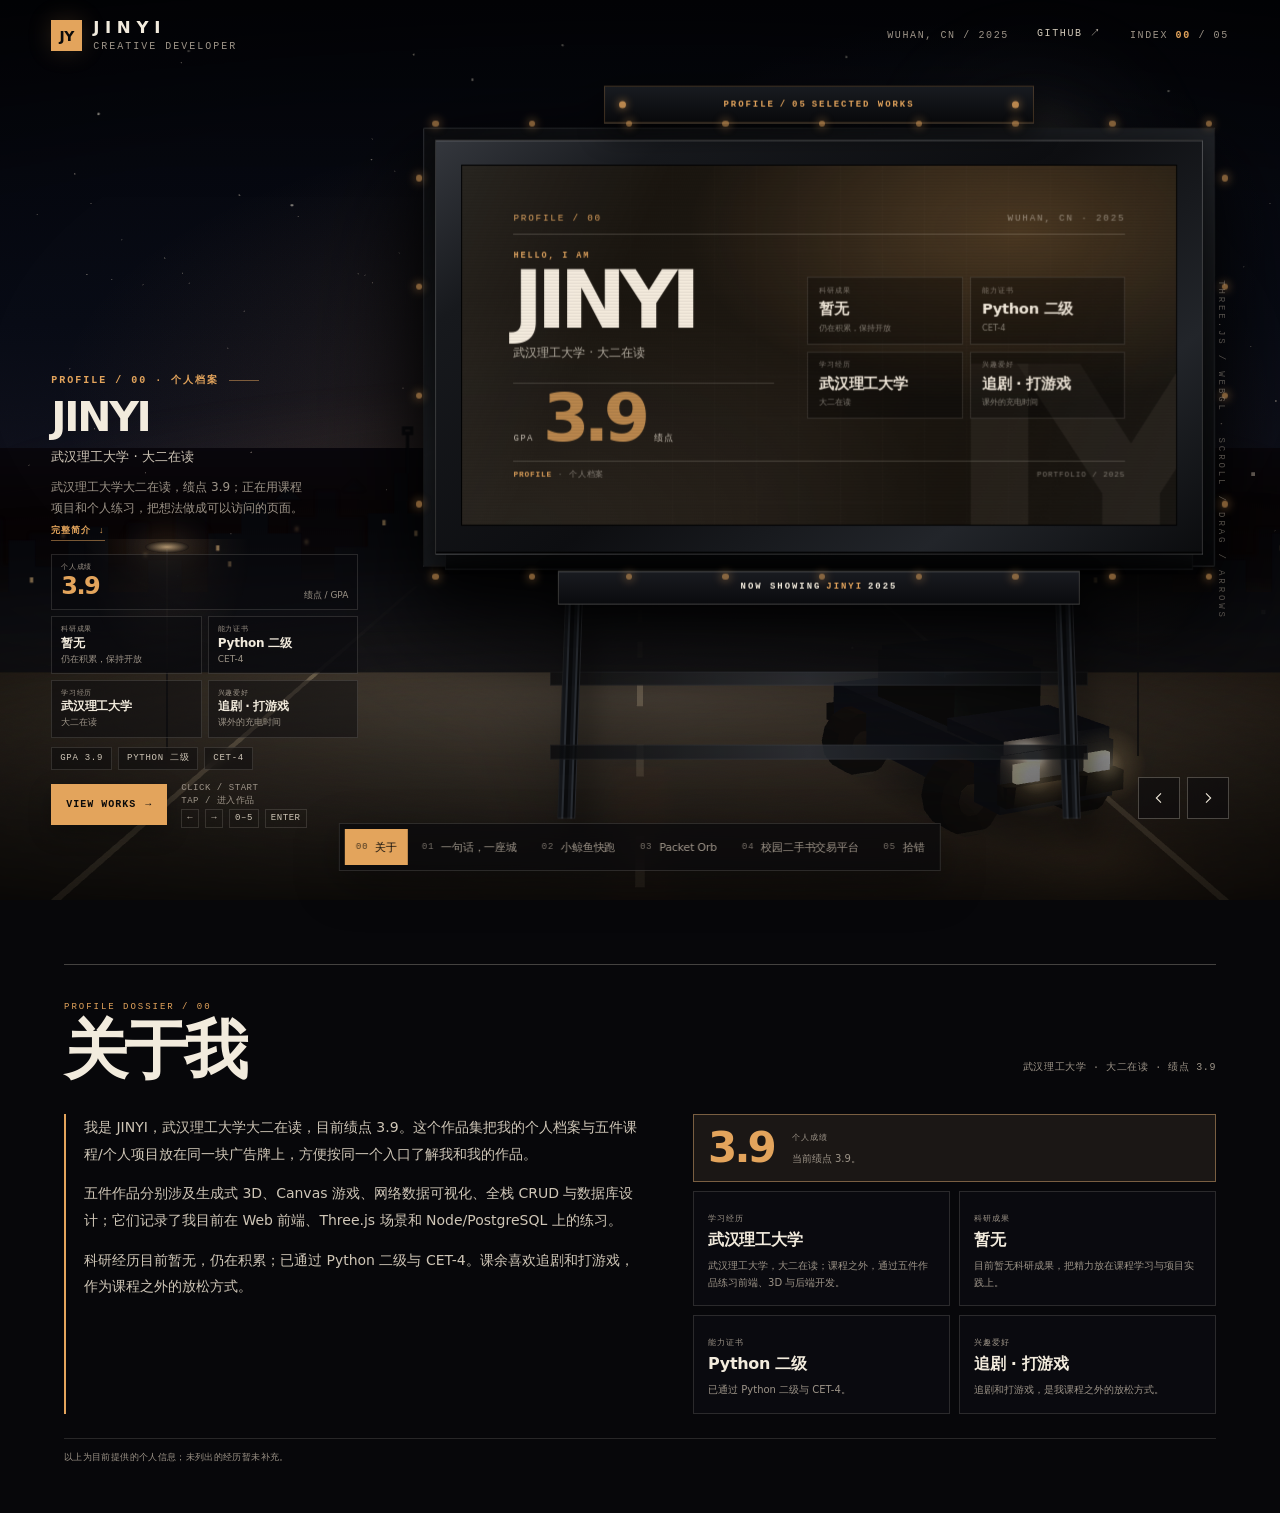
==== commit f86bb808: "feat: expand personal profile with full bio and stories" ====
--- a/index.html
+++ b/index.html
@@ -22,6 +22,7 @@
     <div class="no-js-profile">
       <p><strong>PROFILE / 00</strong> 武汉理工大学 · 大二在读 · 绩点 3.9</p>
       <p>科研成果：暂无 · 证书：Python 二级、CET-4 · 爱好：追剧、打游戏</p>
+      <p>五件作品覆盖生成式 3D、Canvas 游戏、网络数据可视化、全栈 CRUD 与数据库设计。</p>
     </div>
     <ul>
       <li><a href="work/one-sentence-one-city.html">01 / 一句话，一座城 — 生成式 3D / 互动叙事</a></li>
@@ -49,6 +50,7 @@
     </header>
 
     <main id="works">
+      <div class="hero" id="hero">
       <section class="stage" id="stage" aria-label="作品广告牌">
         <div class="scene" id="scene" aria-hidden="true">
           <canvas class="webgl-scene" id="webgl" aria-hidden="true"></canvas>
@@ -103,7 +105,8 @@
         <div class="info-counter" id="infoCounter">PROFILE / 00 · 个人档案</div>
         <h1 id="infoTitle">JINYI</h1>
         <p class="info-tagline" id="infoTagline">武汉理工大学 · 大二在读</p>
-        <p class="info-summary" id="infoSummary">把想法做成可以走进去的网页，也把每一次练习做成可以拿得出手的作品。</p>
+        <p class="info-summary" id="infoSummary">武汉理工大学大二在读，绩点 3.9；正在用课程项目和个人练习，把想法做成可以访问的页面。</p>
+        <a class="profile-more" id="profileMore" href="#profileSheet" hidden>完整简介 <span>↓</span></a>
         <div class="profile-facts" id="profileFacts"></div>
         <ul class="info-chips" id="infoChips">
           <li>GPA 3.9</li>
@@ -117,6 +120,20 @@
       </section>
 
       <nav class="tabs" id="tabs" aria-label="作品切换"></nav>
+      </div>
+
+      <section class="profile-sheet" id="profileSheet" aria-labelledby="profileSheetTitle" hidden>
+        <div class="profile-sheet-head">
+          <p class="profile-sheet-eyebrow">PROFILE DOSSIER / 00</p>
+          <h2 id="profileSheetTitle">关于我</h2>
+          <p>武汉理工大学 · 大二在读 · 绩点 3.9</p>
+        </div>
+        <div class="profile-sheet-body">
+          <div class="profile-bio" id="profileBio"></div>
+          <div class="profile-story-grid" id="profileStory"></div>
+        </div>
+        <p class="profile-note" id="profileNote"></p>
+      </section>
 
       <section class="fallback" id="fallback" aria-label="作品列表">
         <div class="fallback-head">
--- a/assets/style.css
+++ b/assets/style.css
@@ -26,6 +26,7 @@
 
 * { box-sizing: border-box; }
 html { background: var(--bg); color-scheme: dark; }
+@media (prefers-reduced-motion: no-preference) { html { scroll-behavior: smooth; } }
 body {
   margin: 0;
   min-width: 280px;
@@ -127,6 +128,7 @@
 
 /* --------------------------------------------------------------------- stage */
 #app { position: relative; min-height: 100svh; }
+.hero { position: relative; min-height: 100svh; }
 .stage {
   position: relative;
   height: 100svh;
@@ -864,9 +866,147 @@
 .info.is-profile .info-summary { max-width: 34ch; }
 .info.is-profile .info-chips { margin-top: 9px; }
 .info.is-profile .info-actions { margin-top: 12px; }
+.profile-more {
+  display: inline-flex;
+  align-items: center;
+  gap: 7px;
+  margin-top: 7px;
+  padding-bottom: 4px;
+  border-bottom: 1px solid color-mix(in srgb, var(--accent) 52%, transparent);
+  color: var(--accent);
+  font: 600 9px/1 var(--font-mono);
+  letter-spacing: .12em;
+  text-decoration: none;
+  text-transform: uppercase;
+  transition: color .2s, border-color .2s, transform .2s;
+}
+.profile-more[hidden] { display: none; }
+.profile-more:hover { color: var(--ink); border-color: var(--ink); transform: translateX(2px); }
+.profile-more span { transition: transform .2s; }
+.profile-more:hover span { transform: translateY(2px); }
+
+/* ------------------------------------------------------------ profile dossier */
+.profile-sheet {
+  width: min(1240px, calc(100% - 10vw));
+  margin: clamp(34px, 5vw, 72px) auto 0;
+  scroll-margin-top: 88px;
+  padding: clamp(24px, 3vw, 40px) 0 48px;
+  border-top: 1px solid var(--line-strong);
+}
+.profile-sheet[hidden] { display: none; }
+.profile-sheet-head {
+  display: grid;
+  grid-template-columns: 1fr auto;
+  align-items: end;
+  gap: 0 18px;
+}
+.profile-sheet-eyebrow {
+  grid-column: 1 / -1;
+  margin: 0;
+  color: var(--accent);
+  font: 9px/1 var(--font-mono);
+  letter-spacing: .22em;
+  text-transform: uppercase;
+}
+.profile-sheet-head h2 {
+  margin: 9px 0 0;
+  font-size: clamp(32px, 5vw, 68px);
+  font-weight: 900;
+  letter-spacing: -.06em;
+  line-height: .92;
+}
+.profile-sheet-head > p:last-child {
+  margin: 0 0 5px;
+  color: var(--muted);
+  font: 10px/1.5 var(--font-mono);
+  letter-spacing: .06em;
+  text-align: right;
+}
+.profile-sheet-body {
+  display: grid;
+  grid-template-columns: minmax(0, 1.05fr) minmax(0, .95fr);
+  gap: clamp(24px, 4vw, 56px);
+  margin-top: clamp(22px, 3vw, 34px);
+}
+.profile-bio {
+  padding-left: 18px;
+  border-left: 2px solid var(--accent);
+}
+.profile-bio p {
+  margin: 0 0 13px;
+  color: var(--ink-soft);
+  font-size: 14px;
+  line-height: 1.9;
+}
+.profile-bio p:last-child { margin-bottom: 0; }
+.profile-story-grid {
+  display: grid;
+  grid-template-columns: repeat(2, minmax(0, 1fr));
+  gap: 9px;
+  align-content: start;
+}
+.profile-story-card {
+  min-width: 0;
+  padding: 14px;
+  border: 1px solid var(--line);
+  background: rgba(12, 12, 17, .72);
+}
+.profile-story-card.is-highlight {
+  grid-column: 1 / -1;
+  display: grid;
+  grid-template-columns: auto minmax(0, 1fr);
+  grid-template-rows: auto auto;
+  align-items: end;
+  gap: 2px 18px;
+  border-color: color-mix(in srgb, var(--accent) 38%, var(--line));
+  background: color-mix(in srgb, var(--accent) 8%, rgba(12, 12, 17, .8));
+}
+.profile-story-label {
+  color: var(--muted);
+  font: 500 8px/1.2 var(--font-mono);
+  letter-spacing: .12em;
+  text-transform: uppercase;
+}
+.profile-story-value {
+  display: block;
+  margin-top: 5px;
+  color: var(--ink);
+  font-size: 16px;
+  line-height: 1.25;
+  letter-spacing: -.02em;
+}
+.profile-story-card.is-highlight .profile-story-label { grid-column: 2; grid-row: 1; }
+.profile-story-card.is-highlight .profile-story-value {
+  grid-column: 1;
+  grid-row: 1 / 3;
+  margin: 0;
+  color: var(--accent);
+  font-size: 42px;
+  font-weight: 900;
+  letter-spacing: -.07em;
+  line-height: .9;
+}
+.profile-story-card.is-highlight .profile-story-text { grid-column: 2; grid-row: 2; margin: 3px 0 0; }
+.profile-story-text {
+  margin: 8px 0 0;
+  color: var(--muted);
+  font-size: 10px;
+  line-height: 1.65;
+}
+.profile-note {
+  margin: 24px 0 0;
+  padding-top: 12px;
+  border-top: 1px solid var(--line);
+  color: var(--muted);
+  font: 9px/1.6 var(--font-mono);
+  letter-spacing: .04em;
+}
 
 .profile-card {
   grid-column: 1 / -1;
+  width: 100%;
+  min-width: 0;
+  overflow: hidden;
   padding: clamp(16px, 2.2vw, 24px);
   border: 1px solid var(--line-strong);
   background:
@@ -877,16 +1017,21 @@
 .profile-card-head {
   display: flex;
   justify-content: space-between;
-  gap: 12px;
+  flex-wrap: wrap;
+  gap: 4px 12px;
   padding-bottom: 10px;
   border-bottom: 1px solid var(--line);
   color: var(--accent);
   font: 600 9px/1 var(--font-mono);
   letter-spacing: .16em;
 }
+.profile-card-head span:last-child { margin-left: auto; text-align: right; }
 .profile-card h2 { margin: 14px 0 0; font-size: clamp(30px, 5vw, 54px); letter-spacing: -.06em; line-height: .9; }
 .profile-card-tagline { margin: 7px 0 0; color: var(--ink-soft); font-size: 13px; }
 .profile-card .profile-facts { margin-top: 14px; }
+.profile-card-bio { max-width: 72ch; margin-top: 18px; padding-top: 14px; border-top: 1px solid var(--line); }
+.profile-card-bio p { margin: 0 0 9px; color: var(--ink-soft); font-size: 12px; line-height: 1.75; overflow-wrap: anywhere; }
+.profile-card-bio p:last-child { margin-bottom: 0; }
 .profile-card-note { max-width: 72ch; margin: 13px 0 0; color: var(--muted); font-size: 11px; line-height: 1.65; }
 .profile-card .profile-fact { background: rgba(0, 0, 0, .22); }
 
@@ -1236,11 +1381,13 @@
 
 /* ----------------------------------------------------------------- fallback */
 .fallback { display: none; padding: 110px clamp(18px, 5vw, 72px) 60px; }
+#app.is-fallback .hero,
 #app.is-fallback .scene,
 #app.is-fallback .info,
 #app.is-fallback .tabs,
 #app.is-fallback .controls,
 #app.is-fallback .side-note,
+#app.is-fallback .profile-sheet,
 #app.is-fallback .billboard { display: none; }
 #app.is-fallback .stage { display: none; }
 #app.is-fallback .fallback { display: block; }
@@ -1252,6 +1399,8 @@
   display: grid;
   grid-template-columns: repeat(3, minmax(0, 1fr));
   gap: 18px;
+  width: 100%;
+  min-width: 0;
   max-width: 1240px;
   margin: 0 auto;
 }
@@ -1373,6 +1522,8 @@
   .pp-gpa { margin-top: 10px; padding-top: 7px; }
   .pp-gpa strong { font-size: clamp(32px, 9vw, 46px); }
   .profile-facts { grid-template-columns: repeat(2, minmax(0, 1fr)); }
+  .profile-sheet { width: 90vw; }
+  .profile-sheet-body { grid-template-columns: 1fr; gap: 26px; }
 }
 
 @media (max-width: 620px) {
@@ -1406,7 +1557,7 @@
   .info-counter { font-size: 9px; }
   .info h1 { font-size: clamp(27px, 8.8vw, 38px); }
   .info-tagline { font-size: 11px; }
-  .info-summary { display: none; }
+  .info-summary { display: block; max-width: none; margin-top: 8px; font-size: 12px; line-height: 1.65; }
   .info-chips li { padding: 5px 7px; font-size: 8px; }
   .cta { height: 38px; padding: 0 13px; font-size: 9px; }
   .tabs { margin-top: 14px; padding: 4px; }
@@ -1431,6 +1582,17 @@
   .pp-role { margin-top: 5px; font-size: 8px; line-height: 1.3; }
   .pp-gpa { margin-top: 7px; padding-top: 5px; gap: 6px; font-size: 5.5px; }
   .pp-gpa strong { font-size: clamp(25px, 8vw, 34px); }
+  .profile-sheet { width: 90vw; margin-top: 30px; padding-top: 22px; padding-bottom: 30px; }
+  .profile-sheet-head { display: block; }
+  .profile-sheet-head h2 { font-size: clamp(32px, 11vw, 46px); }
+  .profile-sheet-head > p:last-child { margin-top: 8px; text-align: left; }
+  .profile-sheet-body { grid-template-columns: 1fr; gap: 20px; margin-top: 18px; }
+  .profile-bio { padding-left: 12px; }
+  .profile-bio p { font-size: 12px; line-height: 1.72; }
+  .profile-story-grid { grid-template-columns: 1fr; }
+  .profile-story-card.is-highlight { grid-column: auto; }
+  .profile-story-card.is-highlight .profile-story-value { font-size: 34px; }
+  .profile-note { margin-top: 18px; }
   .profile-facts { grid-template-columns: 1fr; }
   .profile-fact { min-height: 0; }
   .profile-fact.is-highlight { grid-column: auto; display: flex; align-items: flex-start; }
